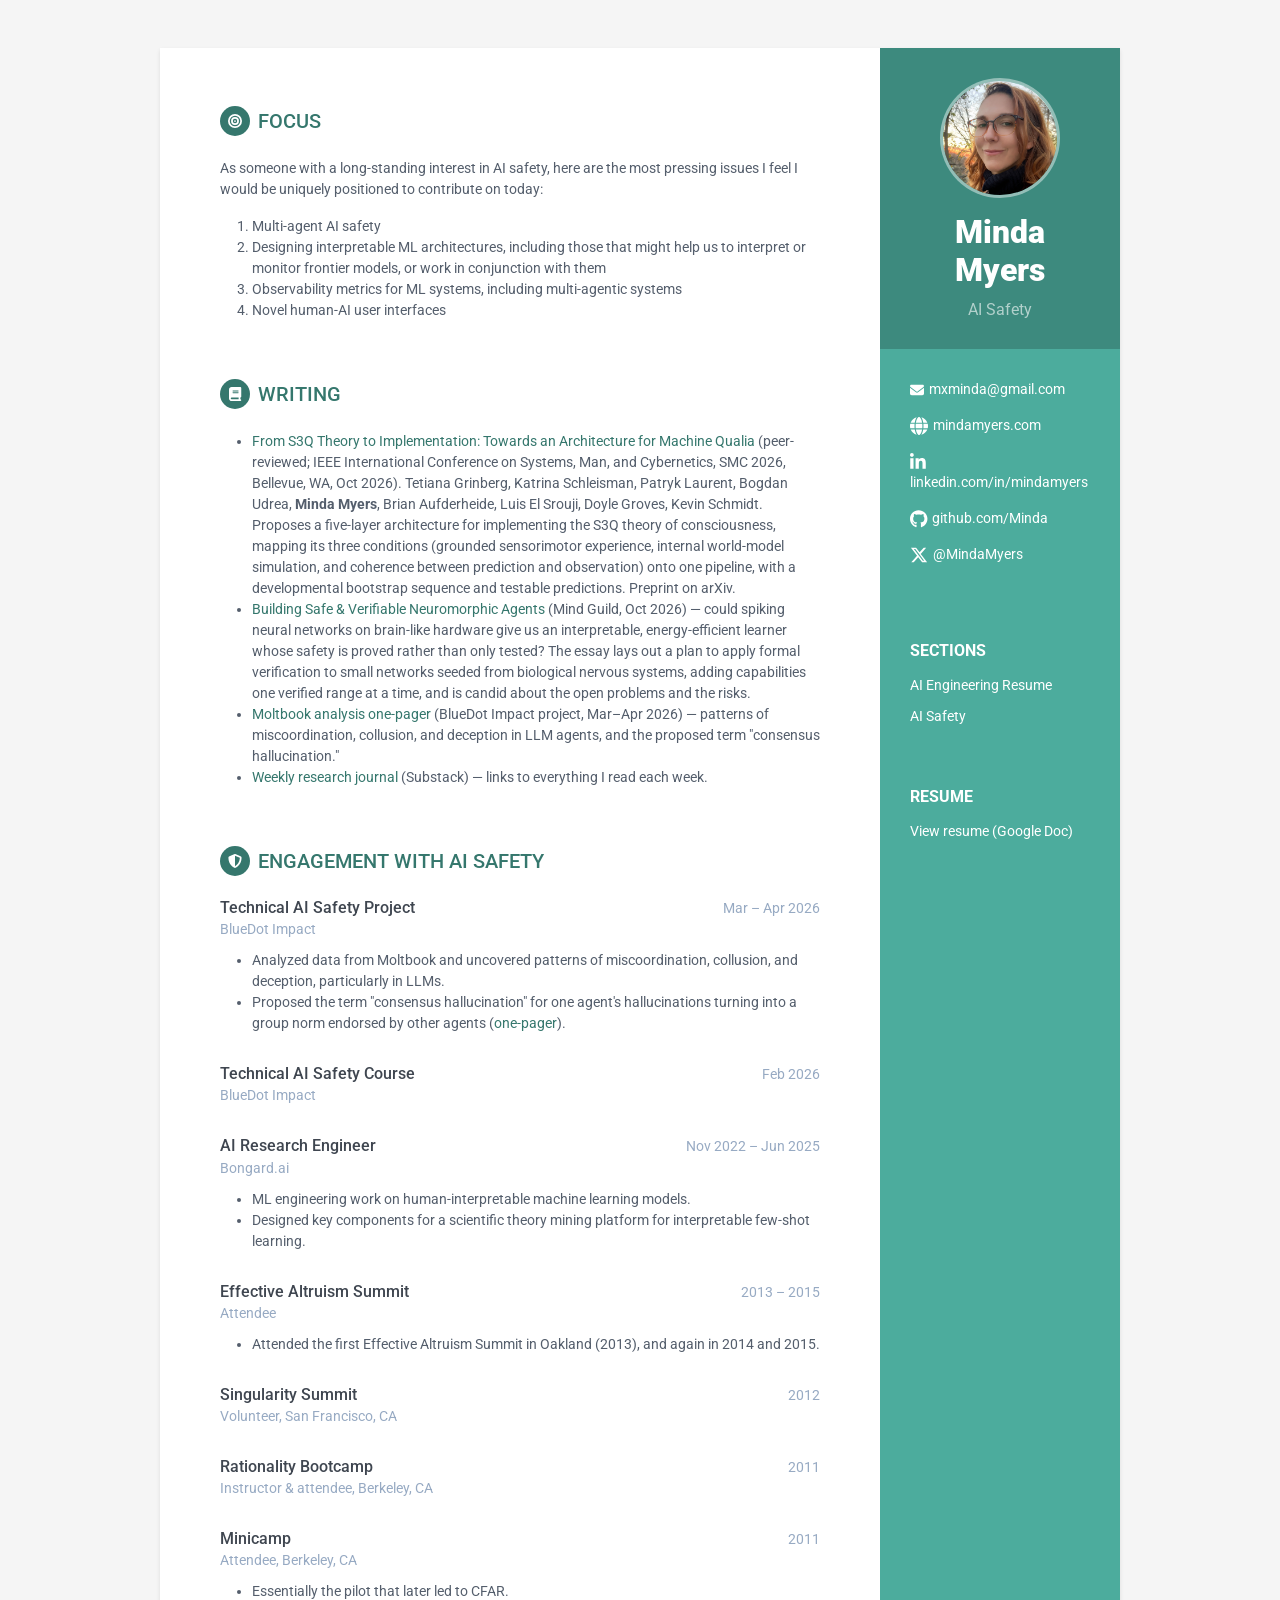
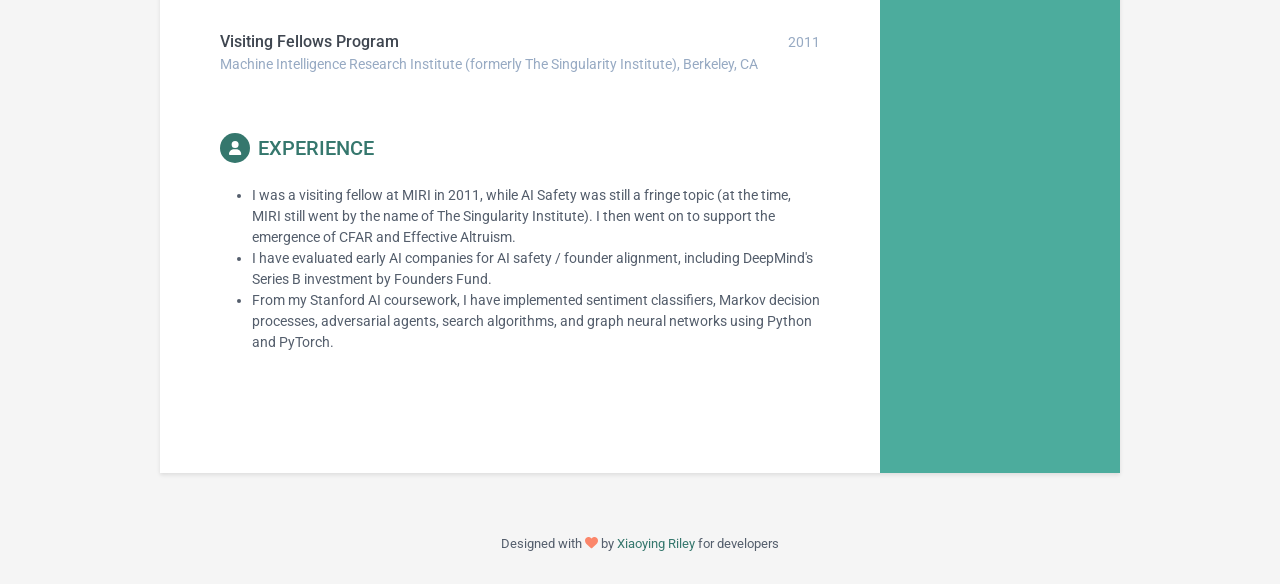
==== safety/index.html @ 8a508e75 "Add AI Safety page, Stanford role, and Sections nav - New /safety/ page in the Orbit template: focus" ====
<!DOCTYPE html>
<html lang="en">
<head>
    <title>Minda Myers | AI Safety</title>

    <!-- Meta -->
    <meta charset="utf-8">
    <meta http-equiv="X-UA-Compatible" content="IE=edge">
    <meta name="viewport" content="width=device-width, initial-scale=1.0">
    <meta name="description" content="Minda Myers — AI safety work: multi-agent safety, interpretable ML architectures, observability for ML systems, and human-AI interfaces. MIRI visiting fellow (2011), BlueDot Impact technical AI safety project (2026).">
    <meta name="author" content="Minda Myers">
    <link rel="shortcut icon" href="../favicon.ico">
    <!-- Google Font -->
    <link href='https://fonts.googleapis.com/css?family=Roboto:400,500,400italic,300italic,300,500italic,700,700italic,900,900italic' rel='stylesheet' type='text/css'>
    <!-- FontAwesome JS-->
	<script defer src="../assets/fontawesome/js/all.min.js"></script>
    <!-- Global CSS -->
    <link rel="stylesheet" href="../assets/plugins/bootstrap/css/bootstrap.min.css">
    <!-- Theme CSS (orbit-2 gives this page its own colour scheme; swap to orbit-1 to match the home page) -->
    <link id="theme-style" rel="stylesheet" href="../assets/css/orbit-2.css">
</head>

<body>
    <div class="wrapper mt-lg-5">
        <div class="sidebar-wrapper">
            <div class="profile-container">
                <img class="profile" src="../assets/images/profile.png" alt="Minda Myers" />
                <h1 class="name">Minda Myers</h1>
                <h3 class="tagline">AI Safety</h3>
            </div><!--//profile-container-->

            <div class="contact-container container-block">
                <ul class="list-unstyled contact-list">
                    <li class="email"><i class="fa-solid fa-envelope"></i><a href="mailto:mxminda@gmail.com">mxminda@gmail.com</a></li>
                    <li class="website"><i class="fa-solid fa-globe"></i><a href="https://www.mindamyers.com/" target="_blank" rel="noopener noreferrer">mindamyers.com</a></li>
                    <li class="linkedin"><i class="fa-brands fa-linkedin-in"></i><a href="https://www.linkedin.com/in/mindamyers/" target="_blank" rel="noopener noreferrer">linkedin.com/in/mindamyers</a></li>
                    <li class="github"><i class="fa-brands fa-github"></i><a href="https://github.com/Minda/" target="_blank" rel="noopener noreferrer">github.com/Minda</a></li>
                    <li class="twitter"><i class="fa-brands fa-x-twitter"></i><a href="https://x.com/MindaMyers" target="_blank" rel="noopener noreferrer">@MindaMyers</a></li>
                </ul>
            </div><!--//contact-container-->

            <div class="pages-container container-block">
                <h2 class="container-block-title">Sections</h2>
                <ul class="list-unstyled interests-list">
                    <li><a href="../">AI Engineering Resume</a></li>
                    <li><a href="./" aria-current="page">AI Safety</a></li>
                </ul>
            </div><!--//pages-container-->

            <div class="resume-container container-block">
                <h2 class="container-block-title">Resume</h2>
                <ul class="list-unstyled interests-list">
                    <li><a href="https://docs.google.com/document/d/1Hosy3nyOPtTn8bS-CvynSCO8ME5fngpyX3kpRC0YqQ8/edit?tab=t.0" target="_blank" rel="noopener noreferrer">View resume (Google Doc)</a></li>
                </ul>
            </div><!--//resume-->

        </div><!--//sidebar-wrapper-->

        <div class="main-wrapper">

            <section class="section summary-section">
                <h2 class="section-title"><span class="icon-holder"><i class="fa-solid fa-bullseye"></i></span>Focus</h2>
                <div class="summary">
                    <p>As someone with a long-standing interest in AI safety, here are the most pressing issues I feel I would be uniquely positioned to contribute on today:</p>
                    <ol>
                        <li>Multi-agent AI safety</li>
                        <li>Designing interpretable ML architectures, including those that might help us to interpret or monitor frontier models, or work in conjunction with them</li>
                        <li>Observability metrics for ML systems, including multi-agentic systems</li>
                        <li>Novel human-AI user interfaces</li>
                    </ol>
                </div><!--//summary-->
            </section><!--//section-->

            <section class="section publications-section">
                <h2 class="section-title"><span class="icon-holder"><i class="fa-solid fa-book"></i></span>Writing</h2>
                <div class="details">
                    <ul>
                        <li><a href="https://arxiv.org/abs/2609.30743" target="_blank" rel="noopener noreferrer">From S3Q Theory to Implementation: Towards an Architecture for Machine Qualia</a> (peer-reviewed; IEEE International Conference on Systems, Man, and Cybernetics, SMC 2026, Bellevue, WA, Oct 2026). Tetiana Grinberg, Katrina Schleisman, Patryk Laurent, Bogdan Udrea, <strong>Minda Myers</strong>, Brian Aufderheide, Luis El Srouji, Doyle Groves, Kevin Schmidt. Proposes a five-layer architecture for implementing the S3Q theory of consciousness, mapping its three conditions (grounded sensorimotor experience, internal world-model simulation, and coherence between prediction and observation) onto one pipeline, with a developmental bootstrap sequence and testable predictions. Preprint on arXiv.</li>
                        <li><a href="https://mind-guild.com/safe-neuromorphic-agents.html" target="_blank" rel="noopener noreferrer">Building Safe &amp; Verifiable Neuromorphic Agents</a> (Mind Guild, Oct 2026) — could spiking neural networks on brain-like hardware give us an interpretable, energy-efficient learner whose safety is proved rather than only tested? The essay lays out a plan to apply formal verification to small networks seeded from biological nervous systems, adding capabilities one verified range at a time, and is candid about the open problems and the risks.</li>
                        <li><a href="https://tinyurl.com/moltbook-one-pager" target="_blank" rel="noopener noreferrer">Moltbook analysis one-pager</a> (BlueDot Impact project, Mar–Apr 2026) — patterns of miscoordination, collusion, and deception in LLM agents, and the proposed term "consensus hallucination."</li>
                        <li><a href="https://mindamyers.substack.com" target="_blank" rel="noopener noreferrer">Weekly research journal</a> (Substack) — links to everything I read each week.</li>
                    </ul>
                </div>
            </section><!--//section-->

            <section class="section experiences-section">
                <h2 class="section-title"><span class="icon-holder"><i class="fa-solid fa-shield-halved"></i></span>Engagement with AI Safety</h2>

                <div class="item">
                    <div class="meta">
                        <div class="upper-row">
                            <h3 class="job-title">Technical AI Safety Project</h3>
                            <div class="time">Mar – Apr 2026</div>
                        </div><!--//upper-row-->
                        <div class="company">BlueDot Impact</div>
                    </div><!--//meta-->
                    <div class="details">
                        <ul>
                            <li>Analyzed data from Moltbook and uncovered patterns of miscoordination, collusion, and deception, particularly in LLMs.</li>
                            <li>Proposed the term "consensus hallucination" for one agent's hallucinations turning into a group norm endorsed by other agents (<a href="https://tinyurl.com/moltbook-one-pager" target="_blank" rel="noopener noreferrer">one-pager</a>).</li>
                        </ul>
                    </div><!--//details-->
                </div><!--//item-->

                <div class="item">
                    <div class="meta">
                        <div class="upper-row">
                            <h3 class="job-title">Technical AI Safety Course</h3>
                            <div class="time">Feb 2026</div>
                        </div><!--//upper-row-->
                        <div class="company">BlueDot Impact</div>
                    </div><!--//meta-->
                </div><!--//item-->

                <div class="item">
                    <div class="meta">
                        <div class="upper-row">
                            <h3 class="job-title">AI Research Engineer</h3>
                            <div class="time">Nov 2022 – Jun 2025</div>
                        </div><!--//upper-row-->
                        <div class="company">Bongard.ai</div>
                    </div><!--//meta-->
                    <div class="details">
                        <ul>
                            <li>ML engineering work on human-interpretable machine learning models.</li>
                            <li>Designed key components for a scientific theory mining platform for interpretable few-shot learning.</li>
                        </ul>
                    </div><!--//details-->
                </div><!--//item-->

                <div class="item">
                    <div class="meta">
                        <div class="upper-row">
                            <h3 class="job-title">Effective Altruism Summit</h3>
                            <div class="time">2013 – 2015</div>
                        </div><!--//upper-row-->
                        <div class="company">Attendee</div>
                    </div><!--//meta-->
                    <div class="details">
                        <ul>
                            <li>Attended the first Effective Altruism Summit in Oakland (2013), and again in 2014 and 2015.</li>
                        </ul>
                    </div><!--//details-->
                </div><!--//item-->

                <div class="item">
                    <div class="meta">
                        <div class="upper-row">
                            <h3 class="job-title">Singularity Summit</h3>
                            <div class="time">2012</div>
                        </div><!--//upper-row-->
                        <div class="company">Volunteer, San Francisco, CA</div>
                    </div><!--//meta-->
                </div><!--//item-->

                <div class="item">
                    <div class="meta">
                        <div class="upper-row">
                            <h3 class="job-title">Rationality Bootcamp</h3>
                            <div class="time">2011</div>
                        </div><!--//upper-row-->
                        <div class="company">Instructor &amp; attendee, Berkeley, CA</div>
                    </div><!--//meta-->
                </div><!--//item-->

                <div class="item">
                    <div class="meta">
                        <div class="upper-row">
                            <h3 class="job-title">Minicamp</h3>
                            <div class="time">2011</div>
                        </div><!--//upper-row-->
                        <div class="company">Attendee, Berkeley, CA</div>
                    </div><!--//meta-->
                    <div class="details">
                        <ul>
                            <li>Essentially the pilot that later led to CFAR.</li>
                        </ul>
                    </div><!--//details-->
                </div><!--//item-->

                <div class="item">
                    <div class="meta">
                        <div class="upper-row">
                            <h3 class="job-title">Visiting Fellows Program</h3>
                            <div class="time">2011</div>
                        </div><!--//upper-row-->
                        <div class="company">Machine Intelligence Research Institute (formerly The Singularity Institute), Berkeley, CA</div>
                    </div><!--//meta-->
                </div><!--//item-->

            </section><!--//section-->

            <section class="section achievements-section">
                <h2 class="section-title"><span class="icon-holder"><i class="fa-solid fa-user"></i></span>Experience</h2>
                <div class="details">
                    <ul>
                        <li>I was a visiting fellow at MIRI in 2011, while AI Safety was still a fringe topic (at the time, MIRI still went by the name of The Singularity Institute). I then went on to support the emergence of CFAR and Effective Altruism.</li>
                        <li>I have evaluated early AI companies for AI safety / founder alignment, including DeepMind's Series B investment by Founders Fund.</li>
                        <li>From my Stanford AI coursework, I have implemented sentiment classifiers, Markov decision processes, adversarial agents, search algorithms, and graph neural networks using Python and PyTorch.</li>
                    </ul>
                </div>
            </section><!--//section-->

        </div><!--//main-body-->
    </div>

    <footer class="footer">
        <div class="text-center">
            <!--/* This template is free as long as you keep the footer attribution link. If you'd like to use the template without the attribution link, you can buy the commercial license via our website: themes.3rdwavemedia.com Thank you for your support. :) */-->
            <small class="copyright">Designed with <i class="fa-solid fa-heart"></i> by <a href="http://themes.3rdwavemedia.com" target="_blank" rel="noopener noreferrer">Xiaoying Riley</a> for developers</small>
        </div><!--//container-->
    </footer><!--//footer-->

</body>
</html>
---- assets/css/orbit-2.css ----
/*! 
 * Template Name: Orbit - Bootstrap 5 Resume/CV Template for Developers
 * Version: Bootstrap 5 v3.1
 * Author: Xiaoying Riley
 * Copyright: 3rd Wave Media
 * Twitter: @3rdwave_themes
 * Website: http://themes.3rdwavemedia.com/
*/
body {
  font-family: "Roboto", sans-serif;
  color: #545E6C;
  background: #f5f5f5;
  font-size: 14px;
  -webkit-font-smoothing: antialiased;
  -moz-osx-font-smoothing: grayscale;
}

h1, h2, h3, h4, h5, h6 {
  font-weight: 700;
}

a {
  color: #35776d;
  text-decoration: none;
}
a:hover {
  text-decoration: underline;
  color: #1d423c;
  -webkit-transition: all 0.4s ease-in-out;
  -moz-transition: all 0.4s ease-in-out;
  -ms-transition: all 0.4s ease-in-out;
  -o-transition: all 0.4s ease-in-out;
}
a:focus {
  text-decoration: none;
}

p {
  line-height: 1.5;
}

.wrapper {
  background: #4CAC9D;
  max-width: 960px;
  margin: 0 auto;
  position: relative;
  -webkit-box-shadow: 0px 2px 4px rgba(0, 0, 0, 0.1);
  -moz-box-shadow: 0px 2px 4px rgba(0, 0, 0, 0.1);
  box-shadow: 0px 2px 4px rgba(0, 0, 0, 0.1);
}

.sidebar-wrapper {
  background: #4CAC9D;
  position: absolute;
  right: 0;
  width: 240px;
  height: 100%;
  min-height: 800px;
  color: #fff;
}
.sidebar-wrapper a {
  color: #fff;
}
.sidebar-wrapper .profile-container {
  padding: 30px;
  background: rgba(0, 0, 0, 0.2);
  text-align: center;
  color: #fff;
}
.sidebar-wrapper .name {
  font-size: 32px;
  font-weight: 900;
  margin-top: 0;
  margin-bottom: 10px;
}
.sidebar-wrapper .tagline {
  color: rgba(255, 255, 255, 0.6);
  font-size: 16px;
  font-weight: 400;
  margin-top: 0;
  margin-bottom: 0;
}
.sidebar-wrapper .profile {
  width: 120px;
  height: 120px;
  display: block;
  margin: 0 auto 15px auto;
  border-radius: 50%;
  object-fit: cover;
  border: 3px solid rgba(255, 255, 255, 0.35);
  background: rgba(255, 255, 255, 0.15);
}
.sidebar-wrapper .contact-list .svg-inline--fa {
  margin-right: 5px;
  font-size: 18px;
  vertical-align: middle;
}
.sidebar-wrapper .contact-list li {
  margin-bottom: 15px;
}
.sidebar-wrapper .contact-list li:last-child {
  margin-bottom: 0;
}
.sidebar-wrapper .contact-list .email .svg-inline--fa {
  font-size: 14px;
}
.sidebar-wrapper .container-block {
  padding: 30px;
}
.sidebar-wrapper .container-block-title {
  text-transform: uppercase;
  font-size: 16px;
  font-weight: 700;
  margin-top: 0;
  margin-bottom: 15px;
}
.sidebar-wrapper .degree {
  font-size: 14px;
  margin-top: 0;
  margin-bottom: 5px;
}
.sidebar-wrapper .education-container .item {
  margin-bottom: 15px;
}
.sidebar-wrapper .education-container .item:last-child {
  margin-bottom: 0;
}
.sidebar-wrapper .education-container .meta {
  color: rgba(255, 255, 255, 0.6);
  font-weight: 500;
  margin-bottom: 0px;
  margin-top: 0;
  font-size: 14px;
}
.sidebar-wrapper .education-container .time {
  color: rgba(255, 255, 255, 0.6);
  font-weight: 500;
  margin-bottom: 0px;
}
.sidebar-wrapper .languages-container .lang-desc {
  color: rgba(255, 255, 255, 0.6);
}
.sidebar-wrapper .languages-list {
  margin-bottom: 0;
}
.sidebar-wrapper .languages-list li {
  margin-bottom: 10px;
}
.sidebar-wrapper .languages-list li:last-child {
  margin-bottom: 0;
}
.sidebar-wrapper .interests-list {
  margin-bottom: 0;
}
.sidebar-wrapper .interests-list li {
  margin-bottom: 10px;
}
.sidebar-wrapper .interests-list li:last-child {
  margin-bottom: 0;
}

.main-wrapper {
  background: #fff;
  padding: 60px;
  padding-right: 300px;
}
.main-wrapper .section-title {
  text-transform: uppercase;
  font-size: 20px;
  font-weight: 500;
  color: #35776d;
  position: relative;
  margin-top: 0;
  margin-bottom: 20px;
}
.main-wrapper .section-title .icon-holder {
  width: 30px;
  height: 30px;
  margin-right: 8px;
  display: inline-block;
  color: #fff;
  -webkit-border-radius: 50%;
  -moz-border-radius: 50%;
  -ms-border-radius: 50%;
  -o-border-radius: 50%;
  border-radius: 50%;
  -moz-background-clip: padding;
  -webkit-background-clip: padding-box;
  background-clip: padding-box;
  background: #35776d;
  text-align: center;
  font-size: 16px;
  position: relative;
  top: -2px;
  padding-top: 2px;
}
.main-wrapper .section-title .icon-holder .svg-inline--fa {
  font-size: 14px;
  margin-top: 6px;
}
.main-wrapper .section {
  margin-bottom: 60px;
}
.main-wrapper .experiences-section .item {
  margin-bottom: 30px;
}
.main-wrapper .upper-row {
  position: relative;
  overflow: hidden;
  margin-bottom: 2px;
}
.main-wrapper .job-title {
  color: #3F4650;
  font-size: 16px;
  margin-top: 0;
  margin-bottom: 0;
  font-weight: 500;
}
.main-wrapper .time {
  position: absolute;
  right: 0;
  top: 0;
  color: #97AAC3;
}
.main-wrapper .company {
  margin-bottom: 10px;
  color: #97AAC3;
}
.main-wrapper .project-title {
  font-size: 16px;
  font-weight: 400;
  margin-top: 0;
  margin-bottom: 5px;
}
.main-wrapper .projects-section .intro {
  margin-bottom: 30px;
}
.main-wrapper .projects-section .item {
  margin-bottom: 15px;
}

.skillset .item {
  margin-bottom: 15px;
  overflow: hidden;
}
.skillset .level-title {
  font-size: 14px;
  margin-top: 0;
  margin-bottom: 12px;
}
.skillset .level-bar {
  height: 12px;
  background: #f5f5f5;
  -webkit-border-radius: 2px;
  -moz-border-radius: 2px;
  -ms-border-radius: 2px;
  -o-border-radius: 2px;
  border-radius: 2px;
  -moz-background-clip: padding;
  -webkit-background-clip: padding-box;
  background-clip: padding-box;
}
.skillset .theme-progress-bar {
  background: #6dbeb2;
}

.footer {
  padding: 30px;
  padding-top: 60px;
}
.footer .copyright {
  line-height: 1.6;
  color: #545E6C;
  font-size: 13px;
}
.footer .fa-heart {
  color: #fb866a;
}

@media (max-width: 767.98px) {
  .sidebar-wrapper {
    position: static;
    width: inherit;
  }
  .main-wrapper {
    padding: 30px;
  }
  .main-wrapper .time {
    position: static;
    display: block;
    margin-top: 5px;
  }
  .main-wrapper .upper-row {
    margin-bottom: 0;
  }
}
@media (min-width: 992px) {
  .skillset .level-title {
    display: inline-block;
    float: left;
    width: 30%;
    margin-bottom: 0;
  }
}
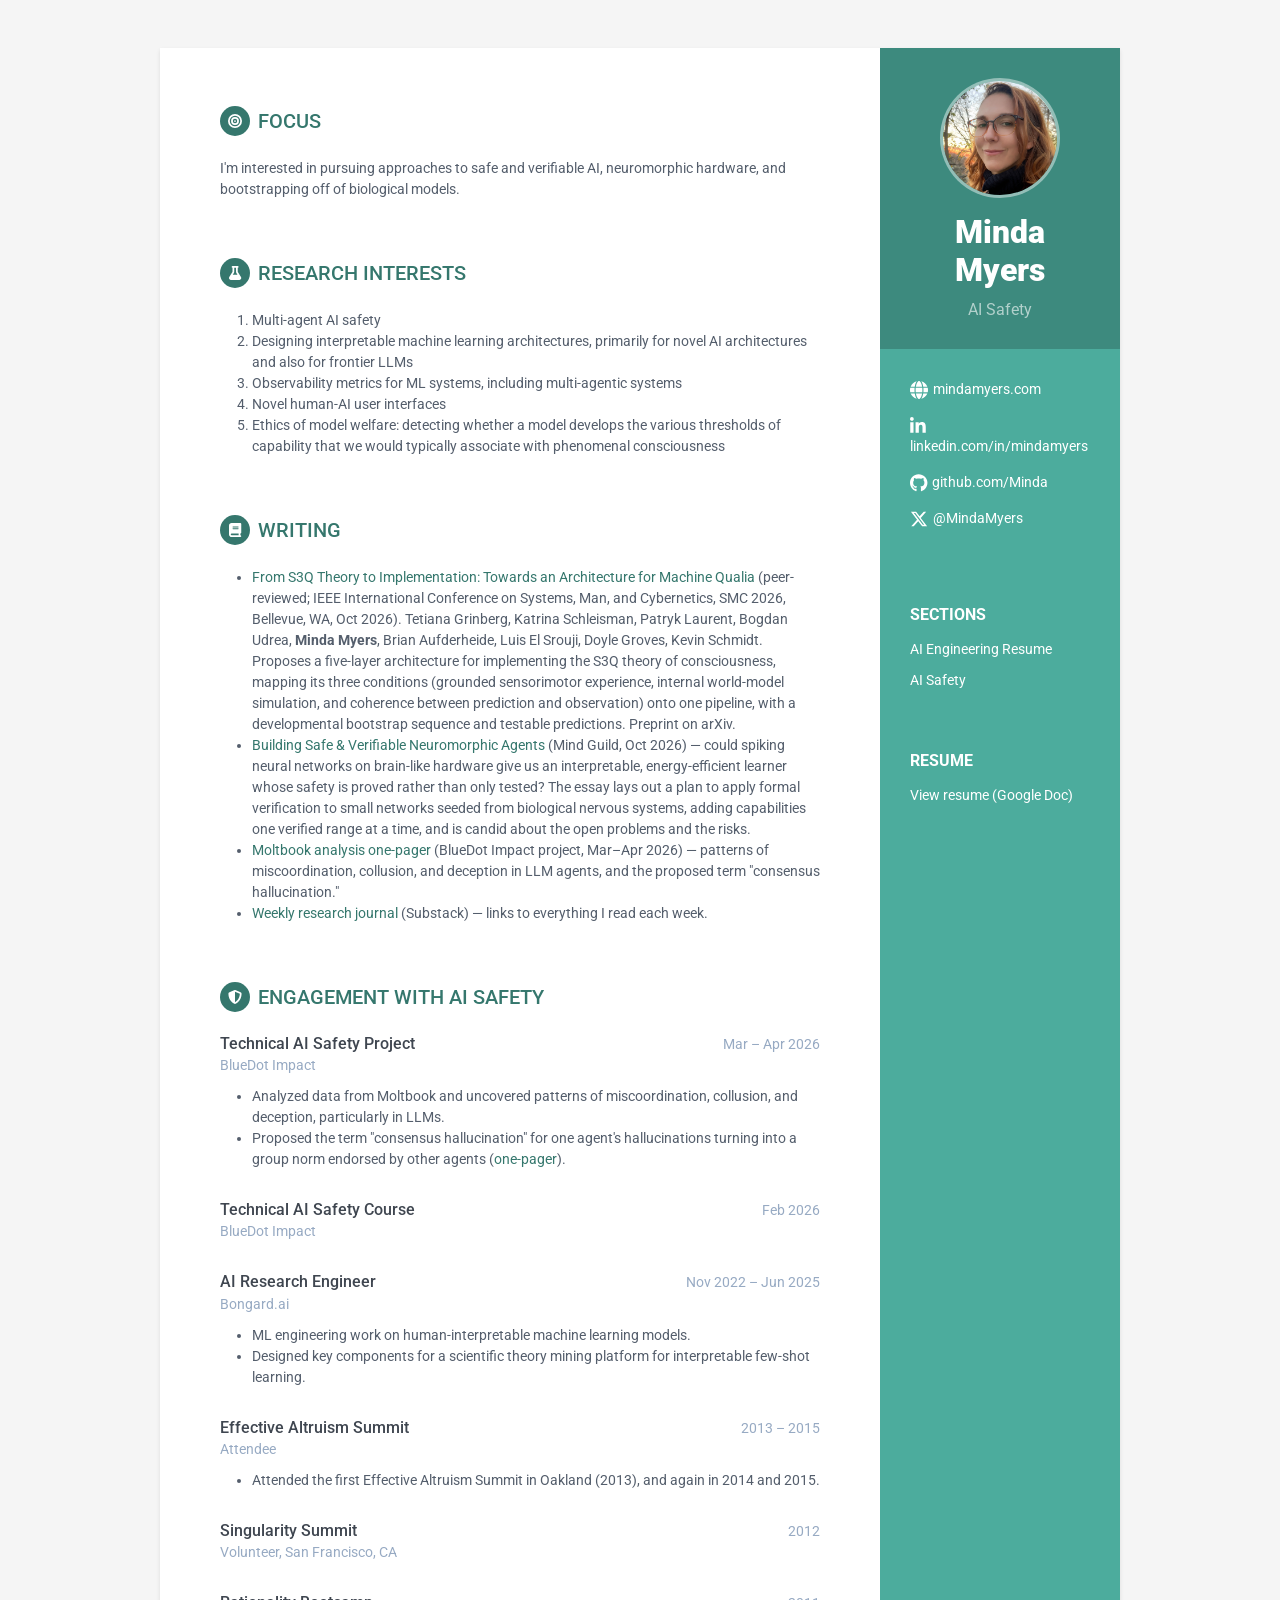
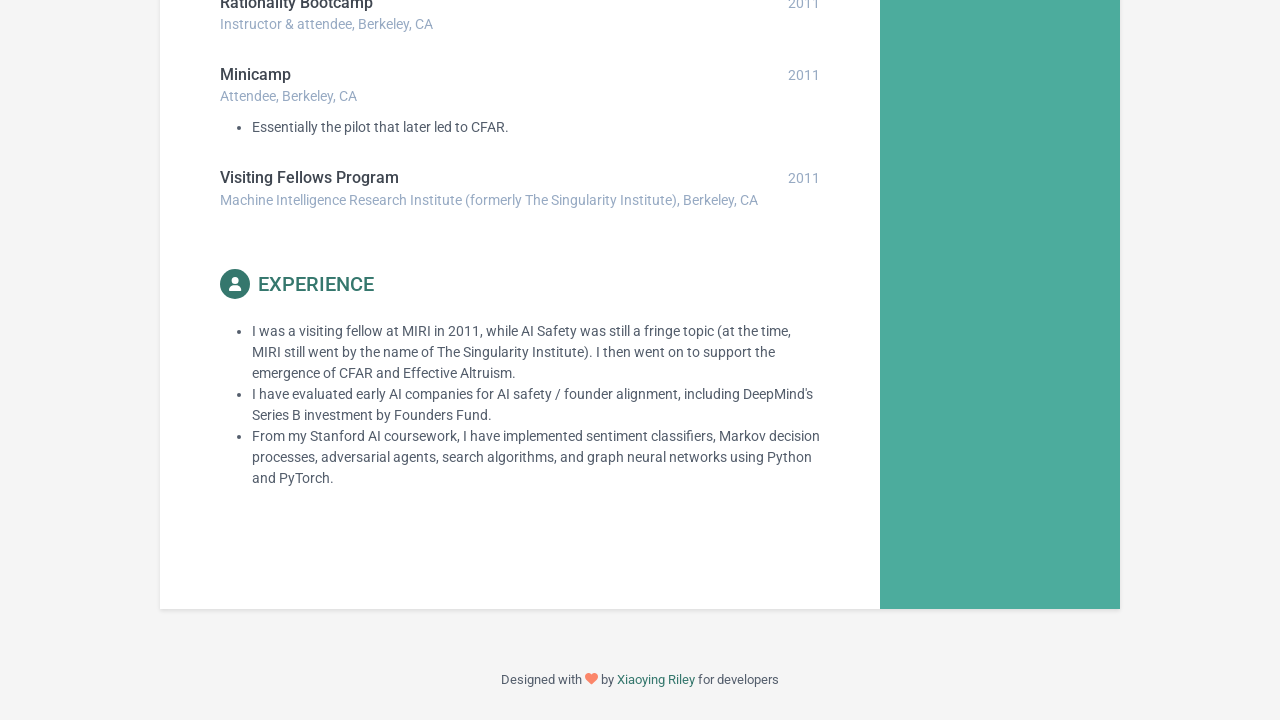
==== commit e582f391: "Remove phone and email; split Focus and Research Interests on AI Safety page Add model welfare as re" ====
--- a/safety/index.html
+++ b/safety/index.html
@@ -31,7 +31,6 @@
 
             <div class="contact-container container-block">
                 <ul class="list-unstyled contact-list">
-                    <li class="email"><i class="fa-solid fa-envelope"></i><a href="mailto:mxminda@gmail.com">mxminda@gmail.com</a></li>
                     <li class="website"><i class="fa-solid fa-globe"></i><a href="https://www.mindamyers.com/" target="_blank" rel="noopener noreferrer">mindamyers.com</a></li>
                     <li class="linkedin"><i class="fa-brands fa-linkedin-in"></i><a href="https://www.linkedin.com/in/mindamyers/" target="_blank" rel="noopener noreferrer">linkedin.com/in/mindamyers</a></li>
                     <li class="github"><i class="fa-brands fa-github"></i><a href="https://github.com/Minda/" target="_blank" rel="noopener noreferrer">github.com/Minda</a></li>
@@ -61,12 +60,19 @@
             <section class="section summary-section">
                 <h2 class="section-title"><span class="icon-holder"><i class="fa-solid fa-bullseye"></i></span>Focus</h2>
                 <div class="summary">
-                    <p>As someone with a long-standing interest in AI safety, here are the most pressing issues I feel I would be uniquely positioned to contribute on today:</p>
+                    <p>I'm interested in pursuing approaches to safe and verifiable AI, neuromorphic hardware, and bootstrapping off of biological models.</p>
+                </div><!--//summary-->
+            </section><!--//section-->
+
+            <section class="section summary-section">
+                <h2 class="section-title"><span class="icon-holder"><i class="fa-solid fa-flask"></i></span>Research Interests</h2>
+                <div class="summary">
                     <ol>
                         <li>Multi-agent AI safety</li>
-                        <li>Designing interpretable ML architectures, including those that might help us to interpret or monitor frontier models, or work in conjunction with them</li>
+                        <li>Designing interpretable machine learning architectures, primarily for novel AI architectures and also for frontier LLMs</li>
                         <li>Observability metrics for ML systems, including multi-agentic systems</li>
                         <li>Novel human-AI user interfaces</li>
+                        <li>Ethics of model welfare: detecting whether a model develops the various thresholds of capability that we would typically associate with phenomenal consciousness</li>
                     </ol>
                 </div><!--//summary-->
             </section><!--//section-->
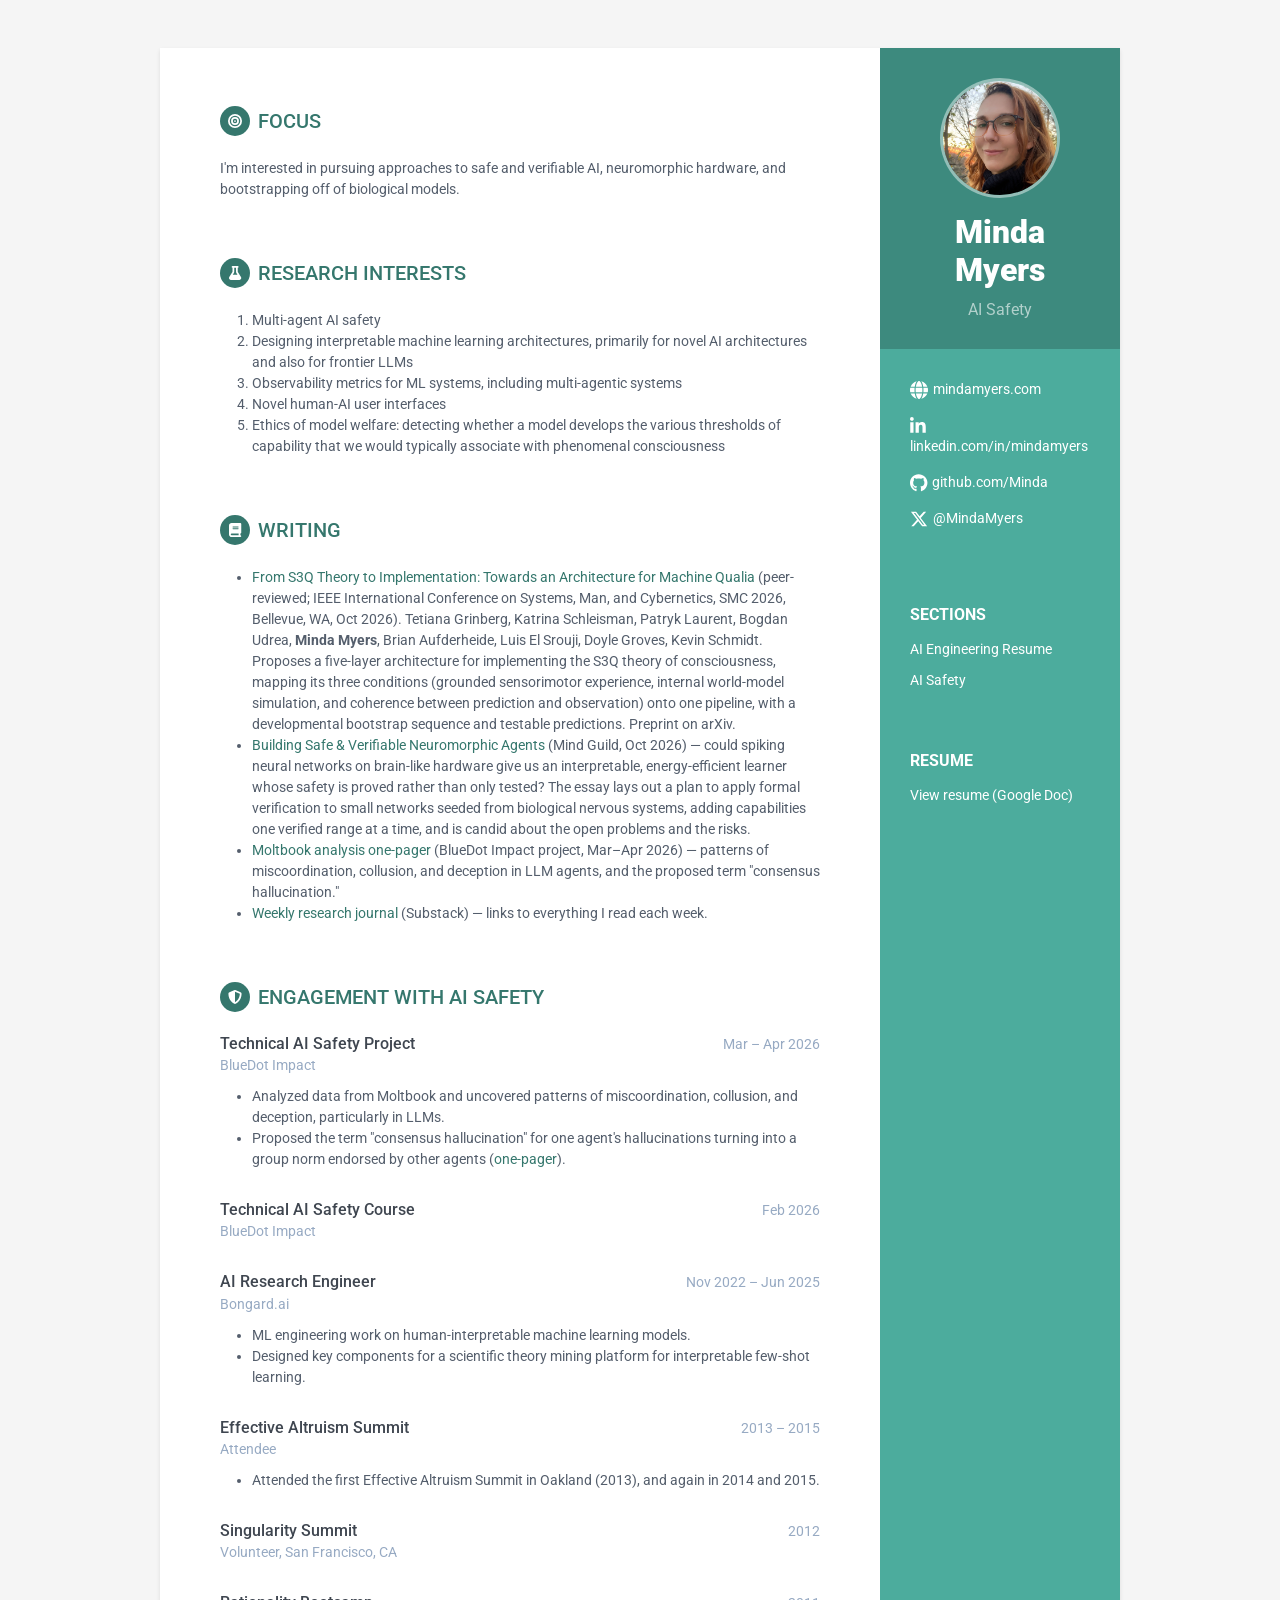
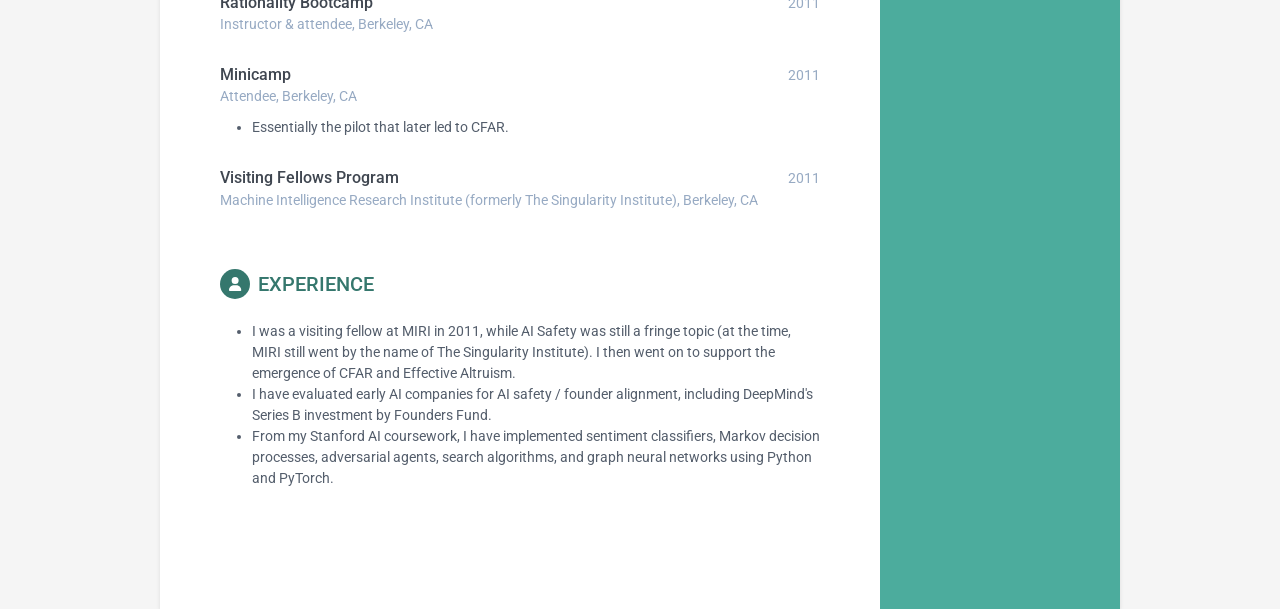
==== commit 42d1f3f6: "Remove template footer attribution Co-Authored-By: Claude Sonnet 5.5 <noreply@anthropic.com> Claude-" ====
--- a/safety/index.html
+++ b/safety/index.html
@@ -210,12 +210,6 @@
         </div><!--//main-body-->
     </div>
 
-    <footer class="footer">
-        <div class="text-center">
-            <!--/* This template is free as long as you keep the footer attribution link. If you'd like to use the template without the attribution link, you can buy the commercial license via our website: themes.3rdwavemedia.com Thank you for your support. :) */-->
-            <small class="copyright">Designed with <i class="fa-solid fa-heart"></i> by <a href="http://themes.3rdwavemedia.com" target="_blank" rel="noopener noreferrer">Xiaoying Riley</a> for developers</small>
-        </div><!--//container-->
-    </footer><!--//footer-->
 
 </body>
 </html>
